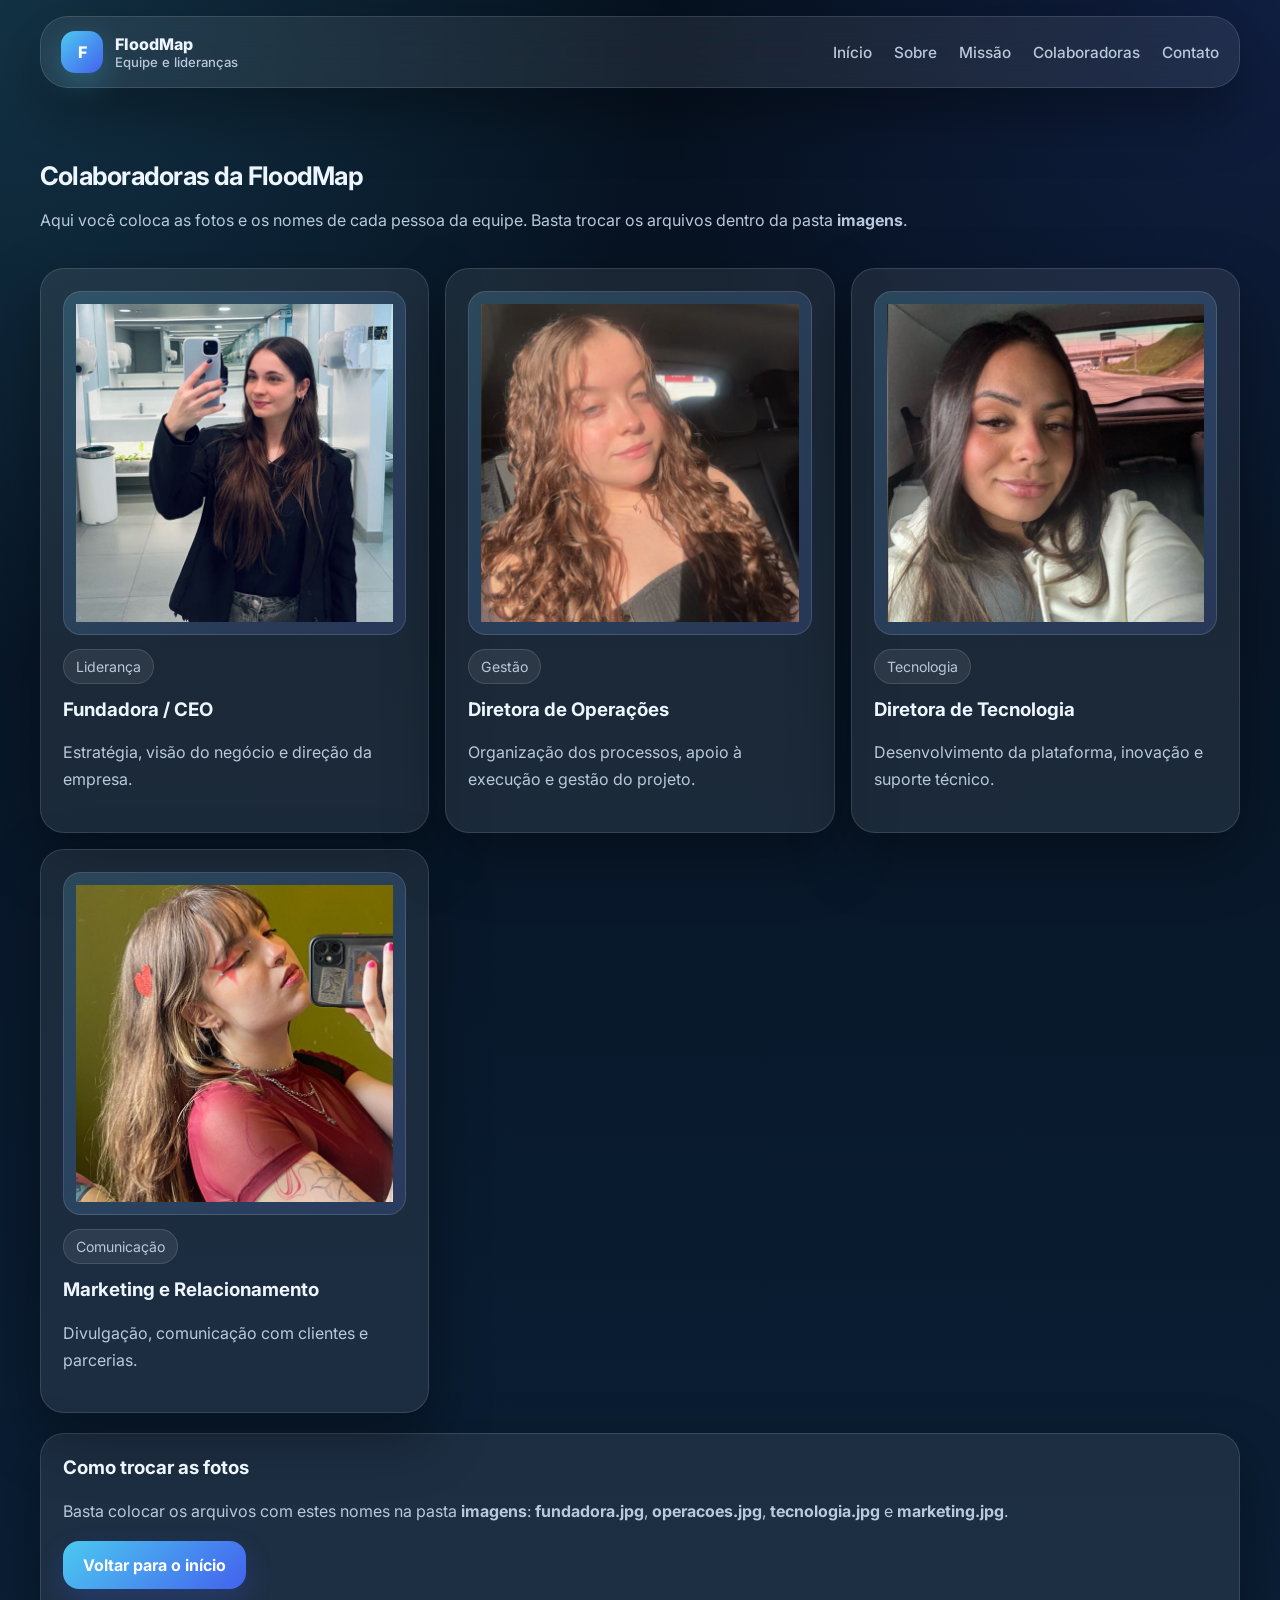
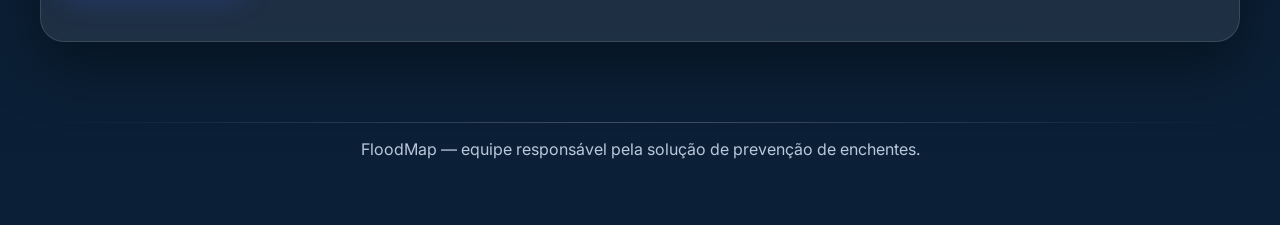
==== colaboradoras.html @ 214e5590 "Add files via upload" ====
<!DOCTYPE html>
<html lang="pt-BR">
<head>
  <meta charset="UTF-8" />
  <meta name="viewport" content="width=device-width, initial-scale=1.0" />
  <title>FloodMap | Colaboradoras</title>
  <link rel="preconnect" href="https://fonts.googleapis.com">
  <link rel="preconnect" href="https://fonts.gstatic.com" crossorigin>
  <link href="https://fonts.googleapis.com/css2?family=Inter:wght@400;500;600;700;800;900&display=swap" rel="stylesheet">
  <link rel="stylesheet" href="style.css" />
</head>
<body>
  <header class="nav glass">
    <div class="nav-inner">
      <div class="brand">
        <div class="brand-mark">F</div>
        <div>
          FloodMap
          <div class="brand-sub">Equipe e lideranças</div>
        </div>
      </div>

      <button class="nav-toggle" id="navToggle">☰</button>

      <nav class="nav-links" id="navLinks">
        <a href="inicio.html">Início</a>
        <a href="inicio.html#sobre">Sobre</a>
        <a href="inicio.html#missao">Missão</a>
        <a href="colaboradoras.html">Colaboradoras</a>
        <a href="inicio.html#contato">Contato</a>
      </nav>
    </div>
  </header>

  <main>
    <section class="hero reveal" id="topo">
      <div class="container">
        <div class="section-title">
          <div>
            <h2>Colaboradoras da FloodMap</h2>
            <p>Aqui você coloca as fotos e os nomes de cada pessoa da equipe. Basta trocar os arquivos dentro da pasta <strong>imagens</strong>.</p>
          </div>
        </div>

        <div class="cards team-page-grid">
          <div class="card team-page-card">
            <div class="team-photo large">
              <!-- FOTO DA FUNDADORA / CEO AQUI -->
              <img src="giulia.jpg" alt="Fundadora / CEO" onerror="this.style.display='none'; this.parentElement.innerHTML='<span>Coloque a foto em imagens/fundadora.jpg</span>'">
            </div>
            <div class="badge">Liderança</div>
            <h3>Fundadora / CEO</h3>
            <p>Estratégia, visão do negócio e direção da empresa.</p>
          </div>

          <div class="card team-page-card">
            <div class="team-photo large">
              <!-- FOTO DA DIRETORA DE OPERAÇÕES AQUI -->
              <img src="nicole.jpg" alt="Diretora de Operações" onerror="this.style.display='none'; this.parentElement.innerHTML='<span>Coloque a foto em imagens/operacoes.jpg</span>'">
            </div>
            <div class="badge">Gestão</div>
            <h3>Diretora de Operações</h3>
            <p>Organização dos processos, apoio à execução e gestão do projeto.</p>
          </div>

          <div class="card team-page-card">
            <div class="team-photo large">
              <!-- FOTO DA DIRETORA DE TECNOLOGIA AQUI -->
              <img src="isabella.jpg" alt="Diretora de Tecnologia" onerror="this.style.display='none'; this.parentElement.innerHTML='<span>Coloque a foto em imagens/tecnologia.jpg</span>'">
            </div>
            <div class="badge">Tecnologia</div>
            <h3>Diretora de Tecnologia</h3>
            <p>Desenvolvimento da plataforma, inovação e suporte técnico.</p>
          </div>

          <div class="card team-page-card">
            <div class="team-photo large">
              <!-- FOTO DA RESPONSÁVEL DE MARKETING AQUI -->
              <img src="leticia.jpg" alt="Marketing e Relacionamento" onerror="this.style.display='none'; this.parentElement.innerHTML='<span>Coloque a foto em imagens/marketing.jpg</span>'">
            </div>
            <div class="badge">Comunicação</div>
            <h3>Marketing e Relacionamento</h3>
            <p>Divulgação, comunicação com clientes e parcerias.</p>
          </div>
        </div>

        <div class="card" style="margin-top: 20px;">
          <h3>Como trocar as fotos</h3>
          <p>
            Basta colocar os arquivos com estes nomes na pasta <strong>imagens</strong>:
            <strong>fundadora.jpg</strong>, <strong>operacoes.jpg</strong>, <strong>tecnologia.jpg</strong> e <strong>marketing.jpg</strong>.
          </p>
          <div class="hero-actions">
            <a class="btn btn-primary" href="inicio.html">Voltar para o início</a>
          </div>
        </div>
      </div>
    </section>
  </main>

  <footer class="footer">
    <div class="container">
      <div class="section-divider"></div>
      <p>FloodMap — equipe responsável pela solução de prevenção de enchentes.</p>
    </div>
  </footer>

  <script src="script.js"></script>
</body>
</html>
---- style.css ----
:root {
  --bg: #06111f;
  --bg2: #0b2037;
  --card: rgba(255, 255, 255, 0.08);
  --text: #edf5ff;
  --muted: #b9c8da;
  --primary: #4cc9f0;
  --secondary: #4361ee;
  --accent: #00d4a6;
  --shadow: 0 24px 60px rgba(0, 0, 0, 0.35);
  --radius: 24px;
  --border: 1px solid rgba(255, 255, 255, 0.12);
  --max: 1200px;
}

* { box-sizing: border-box; }
html { scroll-behavior: smooth; }
body {
  margin: 0;
  font-family: "Inter", system-ui, -apple-system, BlinkMacSystemFont, sans-serif;
  color: var(--text);
  background:
    radial-gradient(circle at top left, rgba(76, 201, 240, 0.18), transparent 30%),
    radial-gradient(circle at top right, rgba(67, 97, 238, 0.16), transparent 28%),
    linear-gradient(180deg, var(--bg), var(--bg2));
  min-height: 100vh;
}

a { color: inherit; text-decoration: none; }
img { max-width: 100%; display: block; }
button, input, textarea { font: inherit; }

.container {
  width: min(100% - 32px, var(--max));
  margin: 0 auto;
}

.glass {
  background: var(--card);
  backdrop-filter: blur(18px);
  -webkit-backdrop-filter: blur(18px);
  border: var(--border);
  box-shadow: var(--shadow);
}

.nav {
  position: sticky;
  top: 16px;
  z-index: 50;
  margin: 16px auto 0;
  width: min(100% - 32px, var(--max));
  border-radius: 28px;
}

.nav-inner {
  display: flex;
  align-items: center;
  justify-content: space-between;
  gap: 16px;
  padding: 14px 20px;
}

.brand {
  display: flex;
  align-items: center;
  gap: 12px;
  font-weight: 800;
}

.brand-mark {
  width: 42px;
  height: 42px;
  border-radius: 14px;
  display: grid;
  place-items: center;
  background: linear-gradient(135deg, var(--primary), var(--secondary));
  color: white;
  font-weight: 800;
  box-shadow: 0 10px 30px rgba(76, 201, 240, 0.28);
}

.brand-sub {
  font-size: .82rem;
  color: var(--muted);
  font-weight: 500;
}

.nav-links {
  display: flex;
  gap: 22px;
  flex-wrap: wrap;
  justify-content: center;
  color: var(--muted);
  font-weight: 500;
  font-size: 0.96rem;
  align-items: center;
}

.nav-links a:hover,
.nav-links a.active { color: white; }

.nav-toggle {
  display: none;
  background: transparent;
  border: var(--border);
  color: white;
  border-radius: 14px;
  padding: 10px 12px;
  cursor: pointer;
}

.hero {
  padding: 72px 0 28px;
}

.hero-grid {
  display: grid;
  grid-template-columns: 1.15fr 0.85fr;
  gap: 28px;
  align-items: center;
}

.kicker {
  display: inline-flex;
  align-items: center;
  gap: 10px;
  padding: 10px 16px;
  border-radius: 999px;
  background: rgba(255,255,255,0.08);
  border: var(--border);
  color: var(--muted);
  font-weight: 600;
  margin-bottom: 18px;
}

.kicker-dot {
  width: 10px;
  height: 10px;
  border-radius: 50%;
  background: var(--accent);
  box-shadow: 0 0 0 6px rgba(0, 212, 166, 0.12);
}

h1 {
  margin: 0 0 18px;
  font-size: clamp(2.4rem, 4.8vw, 4.8rem);
  line-height: 0.95;
  letter-spacing: -0.04em;
}

.lead {
  font-size: 1.08rem;
  line-height: 1.75;
  color: var(--muted);
  max-width: 62ch;
  margin-bottom: 28px;
}

.hero-actions {
  display: flex;
  gap: 14px;
  flex-wrap: wrap;
  margin-bottom: 30px;
}

.btn {
  display: inline-flex;
  align-items: center;
  justify-content: center;
  gap: 10px;
  padding: 14px 20px;
  border-radius: 16px;
  border: 0;
  cursor: pointer;
  transition: transform 0.2s ease, opacity 0.2s ease, background 0.2s ease, box-shadow 0.2s ease;
  font-weight: 700;
}

.btn:hover { transform: translateY(-2px); }
.btn-primary { background: linear-gradient(135deg, var(--primary), var(--secondary)); color: white; box-shadow: 0 12px 28px rgba(67, 97, 238, 0.24); }
.btn-secondary { background: rgba(255,255,255,0.08); color: white; border: var(--border); }
.btn-outline { background: transparent; color: white; border: var(--border); }

.stats {
  display: grid;
  grid-template-columns: repeat(3, minmax(0, 1fr));
  gap: 14px;
  margin-top: 24px;
}

.stat {
  padding: 18px;
  border-radius: 20px;
  background: rgba(255,255,255,0.07);
  border: var(--border);
}

.stat strong {
  display: block;
  font-size: 1.4rem;
  margin-bottom: 6px;
}

.stat span,
.card p,
.card li,
.contact-box span,
.lead,
.section-title p {
  color: var(--muted);
  line-height: 1.7;
}

.hero-card {
  padding: 24px;
  border-radius: 30px;
  background:
    linear-gradient(180deg, rgba(255,255,255,0.14), rgba(255,255,255,0.08)),
    radial-gradient(circle at top right, rgba(76, 201, 240, 0.22), transparent 35%);
  border: var(--border);
  box-shadow: var(--shadow);
  position: relative;
  overflow: hidden;
  min-height: 520px;
}

.hero-card::after {
  content: "";
  position: absolute;
  inset: auto -60px -60px auto;
  width: 220px;
  height: 220px;
  border-radius: 50%;
  background: radial-gradient(circle, rgba(0, 212, 166, 0.5), transparent 70%);
  filter: blur(12px);
  pointer-events: none;
}

.dashboard { display: grid; gap: 16px; }

.dash-top {
  display: flex;
  justify-content: space-between;
  align-items: center;
  gap: 14px;
}

.small-label {
  font-size: .9rem;
  color: var(--muted);
}

.pill {
  padding: 8px 12px;
  border-radius: 999px;
  background: rgba(255,255,255,0.08);
  color: var(--muted);
  font-size: 0.88rem;
  border: var(--border);
}

.map-box,
.panel {
  border-radius: 22px;
  background: rgba(7,17,31,0.5);
  border: var(--border);
  padding: 18px;
}

.map-box {
  min-height: 200px;
  display: grid;
  place-items: center;
  position: relative;
  overflow: hidden;
  background:
    linear-gradient(135deg, rgba(76,201,240,0.16), rgba(67,97,238,0.1)),
    rgba(7,17,31,0.6);
}

.map-grid {
  position: absolute;
  inset: 0;
  background-image:
    linear-gradient(rgba(255,255,255,0.05) 1px, transparent 1px),
    linear-gradient(90deg, rgba(255,255,255,0.05) 1px, transparent 1px);
  background-size: 28px 28px;
  mask-image: radial-gradient(circle at center, black 25%, transparent 80%);
}

.alert-badge {
  position: relative;
  z-index: 1;
  padding: 14px 18px;
  border-radius: 18px;
  background: rgba(0, 0, 0, 0.28);
  border: 1px solid rgba(255,255,255,0.14);
  text-align: center;
}

.alert-badge h3 { margin: 0 0 6px; }
.alert-badge p { margin: 0; color: var(--muted); }

.panel-grid {
  display: grid;
  grid-template-columns: repeat(2, minmax(0, 1fr));
  gap: 12px;
}

.metric {
  padding: 14px;
  border-radius: 18px;
  background: rgba(255,255,255,0.06);
  border: var(--border);
}

.metric span { display: block; color: var(--muted); font-size: 0.85rem; }
.metric strong { display: block; font-size: 1.1rem; margin-top: 6px; }

section { padding: 28px 0; }

.section-title {
  display: flex;
  align-items: end;
  justify-content: space-between;
  gap: 18px;
  margin-bottom: 18px;
  flex-wrap: wrap;
}

.section-title h2 {
  margin: 0;
  font-size: clamp(1.6rem, 2vw, 2.4rem);
  letter-spacing: -0.03em;
}

.cards {
  display: grid;
  grid-template-columns: repeat(3, minmax(0, 1fr));
  gap: 16px;
}

.card {
  padding: 22px;
  border-radius: 24px;
  border: var(--border);
  background: var(--card);
  box-shadow: var(--shadow);
}

.card h3 { margin-top: 0; }

.badge {
  display: inline-flex;
  align-items: center;
  gap: 8px;
  margin-bottom: 14px;
  padding: 8px 12px;
  border-radius: 999px;
  background: rgba(255,255,255,0.08);
  color: var(--muted);
  border: var(--border);
  font-size: 0.88rem;
}

.split {
  display: grid;
  grid-template-columns: 1fr 1fr;
  gap: 18px;
}

.list {
  margin: 0;
  padding-left: 18px;
}

.tabs {
  display: flex;
  gap: 10px;
  flex-wrap: wrap;
  margin-bottom: 16px;
}

.tab-btn {
  border: var(--border);
  background: rgba(255,255,255,0.06);
  color: var(--muted);
  border-radius: 999px;
  padding: 10px 16px;
  cursor: pointer;
  font-weight: 600;
}

.tab-btn.active {
  color: white;
  background: linear-gradient(135deg, var(--primary), var(--secondary));
  border-color: transparent;
}

.tab-panel { display: none; }
.tab-panel.active { display: block; animation: fadeIn 0.35s ease; }

.team-grid {
  display: grid;
  grid-template-columns: repeat(4, minmax(0, 1fr));
  gap: 16px;
}

.team-card {
  overflow: hidden;
  padding: 16px;
  border-radius: 22px;
  border: var(--border);
  background: rgba(255,255,255,0.06);
}

.team-photo {
  width: 100%;
  aspect-ratio: 1 / 1;
  border-radius: 18px;
  background:
    linear-gradient(135deg, rgba(76,201,240,0.15), rgba(67,97,238,0.14)),
    rgba(255,255,255,0.04);
  display: grid;
  place-items: center;
  overflow: hidden;
  position: relative;
  margin-bottom: 14px;
  border: var(--border);
  color: var(--muted);
  text-align: center;
  padding: 12px;
  min-height: 220px;
}

.team-photo.large {
  aspect-ratio: 1 / 1;
  min-height: 260px;
}

.team-photo img {
  width: 100%;
  height: 100%;
  object-fit: cover;
}

.upload {
  margin-top: 16px;
  display: flex;
  gap: 12px;
  align-items: center;
  flex-wrap: wrap;
}

.upload input[type="file"] {
  padding: 14px;
  border-radius: 14px;
  border: var(--border);
  background: rgba(255,255,255,0.06);
  color: var(--muted);
  width: 100%;
  max-width: 420px;
}

.gallery-actions {
  display: flex;
  gap: 10px;
  flex-wrap: wrap;
  margin-top: 12px;
}

.contact-grid {
  display: grid;
  grid-template-columns: 1fr 1fr;
  gap: 18px;
}

form { display: grid; gap: 14px; }
.field { display: grid; gap: 8px; }

label {
  font-weight: 600;
  color: white;
}

input, textarea {
  width: 100%;
  padding: 14px 16px;
  border-radius: 16px;
  border: var(--border);
  background: rgba(255,255,255,0.06);
  color: white;
  outline: none;
}

input::placeholder, textarea::placeholder { color: #9fb0c7; }
textarea { min-height: 140px; resize: vertical; }

.contact-box {
  padding: 22px;
  border-radius: 24px;
  background: rgba(255,255,255,0.06);
  border: var(--border);
}

.contact-item {
  padding: 14px 0;
  border-bottom: 1px solid rgba(255,255,255,0.08);
}

.contact-item:last-child { border-bottom: 0; }
.contact-item span { display: block; margin-top: 4px; }

.footer {
  padding: 34px 0 50px;
  color: var(--muted);
  text-align: center;
}

.floating {
  position: fixed;
  right: 18px;
  bottom: 18px;
  z-index: 60;
  width: 56px;
  height: 56px;
  border-radius: 50%;
  display: grid;
  place-items: center;
  background: linear-gradient(135deg, var(--accent), var(--primary));
  color: white;
  box-shadow: 0 12px 30px rgba(0, 212, 166, 0.35);
  font-size: 1.35rem;
}

.floating.whatsapp {
  bottom: 84px;
  background: linear-gradient(135deg, #25d366, #0faa4b);
}

.reveal {
  opacity: 0;
  transform: translateY(20px);
  transition: opacity .6s ease, transform .6s ease;
}

.reveal.show {
  opacity: 1;
  transform: translateY(0);
}

.section-divider {
  height: 1px;
  background: linear-gradient(90deg, transparent, rgba(255,255,255,0.22), transparent);
  margin: 18px 0 0;
}

@keyframes fadeIn {
  from { opacity: 0; transform: translateY(8px); }
  to { opacity: 1; transform: translateY(0); }
}

@media (max-width: 1100px) {
  .team-grid {
    grid-template-columns: repeat(2, minmax(0, 1fr));
  }
}

@media (max-width: 960px) {
  .hero-grid, .cards, .split, .contact-grid, .team-grid {
    grid-template-columns: 1fr;
  }

  .stats { grid-template-columns: 1fr; }
  .nav-inner { flex-wrap: wrap; }
  .nav-toggle { display: inline-flex; }

  .nav-links {
    width: 100%;
    display: none;
    padding-top: 10px;
    justify-content: flex-start;
  }

  .nav-links.open { display: flex; }

  .hero { padding-top: 42px; }
  .hero-card { min-height: auto; }
}
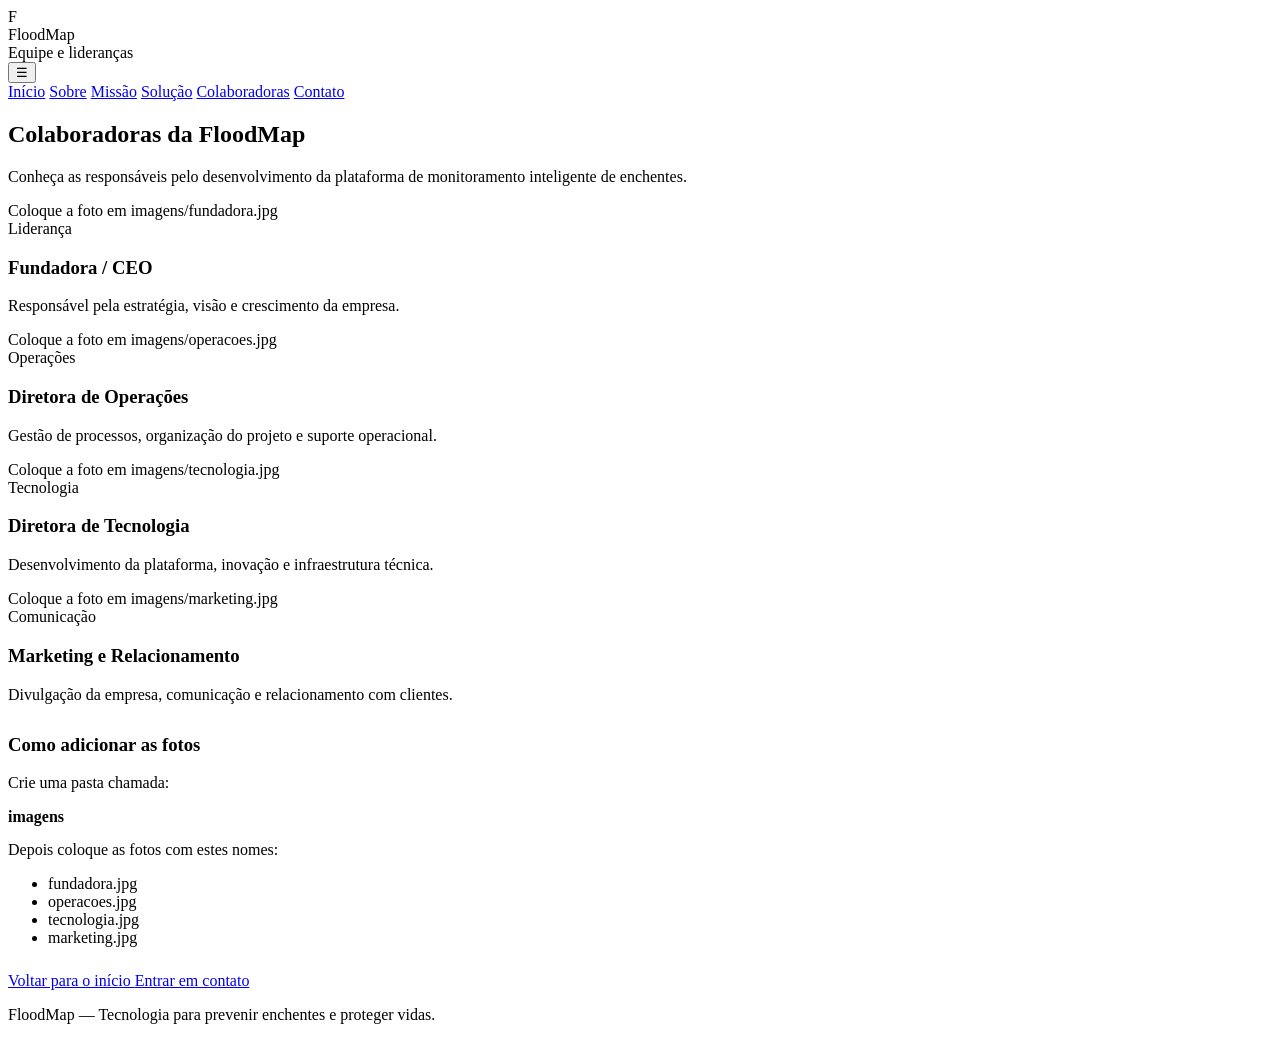
==== commit 665c1a0c: "Update colaboradoras.html" ====
--- a/colaboradoras.html
+++ b/colaboradoras.html
@@ -2,109 +2,231 @@
 <html lang="pt-BR">
 <head>
   <meta charset="UTF-8" />
-  <meta name="viewport" content="width=device-width, initial-scale=1.0" />
+  <meta name="viewport" content="width=device-width, initial-scale=1.0"/>
   <title>FloodMap | Colaboradoras</title>
+
   <link rel="preconnect" href="https://fonts.googleapis.com">
   <link rel="preconnect" href="https://fonts.gstatic.com" crossorigin>
+
   <link href="https://fonts.googleapis.com/css2?family=Inter:wght@400;500;600;700;800;900&display=swap" rel="stylesheet">
-  <link rel="stylesheet" href="style.css" />
+
+  <link rel="stylesheet" href="estilo.css">
 </head>
+
 <body>
+
+  <!-- MENU -->
   <header class="nav glass">
     <div class="nav-inner">
+
       <div class="brand">
         <div class="brand-mark">F</div>
+
         <div>
           FloodMap
-          <div class="brand-sub">Equipe e lideranças</div>
+          <div class="brand-sub">
+            Equipe e lideranças
+          </div>
         </div>
       </div>
 
       <button class="nav-toggle" id="navToggle">☰</button>
 
+      <!-- IMPORTANTE -->
+      <!-- TODOS OS LINKS VOLTAM PARA index.html -->
+
       <nav class="nav-links" id="navLinks">
-        <a href="inicio.html">Início</a>
-        <a href="inicio.html#sobre">Sobre</a>
-        <a href="inicio.html#missao">Missão</a>
+
+        <a href="index.html">Início</a>
+
+        <a href="index.html#sobre">Sobre</a>
+
+        <a href="index.html#missao">Missão</a>
+
+        <a href="index.html#servicos">Solução</a>
+
         <a href="colaboradoras.html">Colaboradoras</a>
-        <a href="inicio.html#contato">Contato</a>
+
+        <a href="index.html#contato">Contato</a>
+
       </nav>
+
     </div>
   </header>
 
-  <main>
-    <section class="hero reveal" id="topo">
-      <div class="container">
-        <div class="section-title">
-          <div>
-            <h2>Colaboradoras da FloodMap</h2>
-            <p>Aqui você coloca as fotos e os nomes de cada pessoa da equipe. Basta trocar os arquivos dentro da pasta <strong>imagens</strong>.</p>
-          </div>
-        </div>
-
-        <div class="cards team-page-grid">
-          <div class="card team-page-card">
-            <div class="team-photo large">
-              <!-- FOTO DA FUNDADORA / CEO AQUI -->
-              <img src="giulia.jpg" alt="Fundadora / CEO" onerror="this.style.display='none'; this.parentElement.innerHTML='<span>Coloque a foto em imagens/fundadora.jpg</span>'">
-            </div>
-            <div class="badge">Liderança</div>
-            <h3>Fundadora / CEO</h3>
-            <p>Estratégia, visão do negócio e direção da empresa.</p>
-          </div>
-
-          <div class="card team-page-card">
-            <div class="team-photo large">
-              <!-- FOTO DA DIRETORA DE OPERAÇÕES AQUI -->
-              <img src="nicole.jpg" alt="Diretora de Operações" onerror="this.style.display='none'; this.parentElement.innerHTML='<span>Coloque a foto em imagens/operacoes.jpg</span>'">
-            </div>
-            <div class="badge">Gestão</div>
-            <h3>Diretora de Operações</h3>
-            <p>Organização dos processos, apoio à execução e gestão do projeto.</p>
-          </div>
-
-          <div class="card team-page-card">
-            <div class="team-photo large">
-              <!-- FOTO DA DIRETORA DE TECNOLOGIA AQUI -->
-              <img src="isabella.jpg" alt="Diretora de Tecnologia" onerror="this.style.display='none'; this.parentElement.innerHTML='<span>Coloque a foto em imagens/tecnologia.jpg</span>'">
-            </div>
-            <div class="badge">Tecnologia</div>
-            <h3>Diretora de Tecnologia</h3>
-            <p>Desenvolvimento da plataforma, inovação e suporte técnico.</p>
-          </div>
-
-          <div class="card team-page-card">
-            <div class="team-photo large">
-              <!-- FOTO DA RESPONSÁVEL DE MARKETING AQUI -->
-              <img src="leticia.jpg" alt="Marketing e Relacionamento" onerror="this.style.display='none'; this.parentElement.innerHTML='<span>Coloque a foto em imagens/marketing.jpg</span>'">
-            </div>
-            <div class="badge">Comunicação</div>
-            <h3>Marketing e Relacionamento</h3>
-            <p>Divulgação, comunicação com clientes e parcerias.</p>
-          </div>
-        </div>
-
-        <div class="card" style="margin-top: 20px;">
-          <h3>Como trocar as fotos</h3>
-          <p>
-            Basta colocar os arquivos com estes nomes na pasta <strong>imagens</strong>:
-            <strong>fundadora.jpg</strong>, <strong>operacoes.jpg</strong>, <strong>tecnologia.jpg</strong> e <strong>marketing.jpg</strong>.
-          </p>
-          <div class="hero-actions">
-            <a class="btn btn-primary" href="inicio.html">Voltar para o início</a>
-          </div>
-        </div>
-      </div>
-    </section>
-  </main>
-
+  <!-- HERO -->
+  <section class="hero reveal">
+
+    <div class="container">
+
+      <div class="section-title">
+
+        <div>
+
+          <h2>Colaboradoras da FloodMap</h2>
+
+          <p>
+            Conheça as responsáveis pelo desenvolvimento da plataforma de monitoramento inteligente de enchentes.
+          </p>
+
+        </div>
+
+      </div>
+
+      <!-- CARDS -->
+      <div class="team-grid">
+
+        <!-- FUNDADORA -->
+        <div class="team-card">
+
+          <div class="team-photo large">
+
+            <!-- FOTO DA FUNDADORA -->
+            <img src="imagens/fundadora.jpg"
+                 alt="Fundadora"
+                 onerror="this.style.display='none'; this.parentElement.innerHTML='<span>Coloque a foto em imagens/fundadora.jpg</span>'">
+
+          </div>
+
+          <div class="badge">Liderança</div>
+
+          <h3>Fundadora / CEO</h3>
+
+          <p>
+            Responsável pela estratégia, visão e crescimento da empresa.
+          </p>
+
+        </div>
+
+        <!-- OPERAÇÕES -->
+        <div class="team-card">
+
+          <div class="team-photo large">
+
+            <!-- FOTO OPERAÇÕES -->
+            <img src="imagens/operacoes.jpg"
+                 alt="Operações"
+                 onerror="this.style.display='none'; this.parentElement.innerHTML='<span>Coloque a foto em imagens/operacoes.jpg</span>'">
+
+          </div>
+
+          <div class="badge">Operações</div>
+
+          <h3>Diretora de Operações</h3>
+
+          <p>
+            Gestão de processos, organização do projeto e suporte operacional.
+          </p>
+
+        </div>
+
+        <!-- TECNOLOGIA -->
+        <div class="team-card">
+
+          <div class="team-photo large">
+
+            <!-- FOTO TECNOLOGIA -->
+            <img src="imagens/tecnologia.jpg"
+                 alt="Tecnologia"
+                 onerror="this.style.display='none'; this.parentElement.innerHTML='<span>Coloque a foto em imagens/tecnologia.jpg</span>'">
+
+          </div>
+
+          <div class="badge">Tecnologia</div>
+
+          <h3>Diretora de Tecnologia</h3>
+
+          <p>
+            Desenvolvimento da plataforma, inovação e infraestrutura técnica.
+          </p>
+
+        </div>
+
+        <!-- MARKETING -->
+        <div class="team-card">
+
+          <div class="team-photo large">
+
+            <!-- FOTO MARKETING -->
+            <img src="imagens/marketing.jpg"
+                 alt="Marketing"
+                 onerror="this.style.display='none'; this.parentElement.innerHTML='<span>Coloque a foto em imagens/marketing.jpg</span>'">
+
+          </div>
+
+          <div class="badge">Comunicação</div>
+
+          <h3>Marketing e Relacionamento</h3>
+
+          <p>
+            Divulgação da empresa, comunicação e relacionamento com clientes.
+          </p>
+
+        </div>
+
+      </div>
+
+      <!-- COMO TROCAR AS FOTOS -->
+      <div class="card" style="margin-top: 30px;">
+
+        <h3>Como adicionar as fotos</h3>
+
+        <p>
+          Crie uma pasta chamada:
+        </p>
+
+        <strong>imagens</strong>
+
+        <p style="margin-top: 15px;">
+          Depois coloque as fotos com estes nomes:
+        </p>
+
+        <ul class="list">
+
+          <li>fundadora.jpg</li>
+
+          <li>operacoes.jpg</li>
+
+          <li>tecnologia.jpg</li>
+
+          <li>marketing.jpg</li>
+
+        </ul>
+
+        <div class="hero-actions" style="margin-top: 25px;">
+
+          <a class="btn btn-primary" href="index.html">
+            Voltar para o início
+          </a>
+
+          <a class="btn btn-secondary" href="index.html#contato">
+            Entrar em contato
+          </a>
+
+        </div>
+
+      </div>
+
+    </div>
+
+  </section>
+
+  <!-- FOOTER -->
   <footer class="footer">
+
     <div class="container">
+
       <div class="section-divider"></div>
-      <p>FloodMap — equipe responsável pela solução de prevenção de enchentes.</p>
+
+      <p>
+        FloodMap — Tecnologia para prevenir enchentes e proteger vidas.
+      </p>
+
     </div>
+
   </footer>
 
   <script src="script.js"></script>
+
 </body>
-</html>+</html>
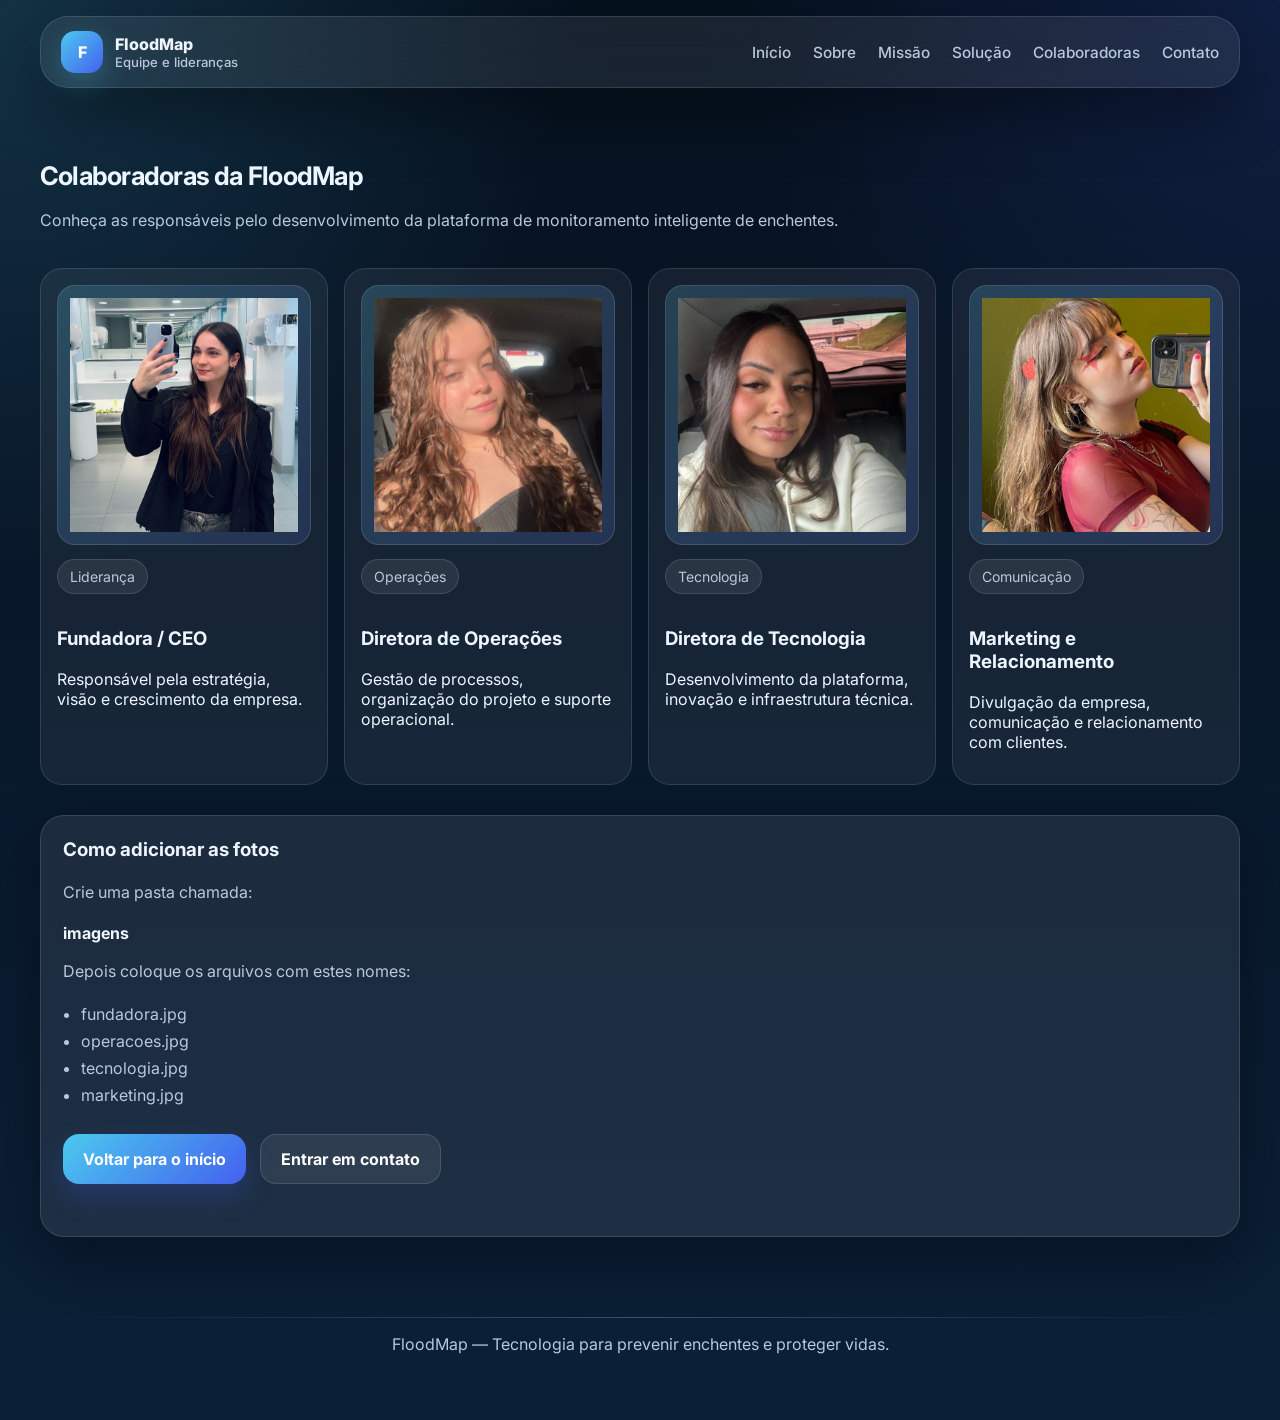
==== commit 1f57afe1: "Update colaboradoras.html" ====
--- a/colaboradoras.html
+++ b/colaboradoras.html
@@ -1,215 +1,273 @@
 <!DOCTYPE html>
 <html lang="pt-BR">
 <head>
-  <meta charset="UTF-8" />
-  <meta name="viewport" content="width=device-width, initial-scale=1.0"/>
+  <meta charset="UTF-8">
+  <meta name="viewport" content="width=device-width, initial-scale=1.0">
+
   <title>FloodMap | Colaboradoras</title>
 
+  <!-- GOOGLE FONTS -->
   <link rel="preconnect" href="https://fonts.googleapis.com">
   <link rel="preconnect" href="https://fonts.gstatic.com" crossorigin>
 
   <link href="https://fonts.googleapis.com/css2?family=Inter:wght@400;500;600;700;800;900&display=swap" rel="stylesheet">
 
-  <link rel="stylesheet" href="estilo.css">
+  <!-- CSS -->
+  <link rel="stylesheet" href="style.css">
 </head>
 
 <body>
 
   <!-- MENU -->
   <header class="nav glass">
+
     <div class="nav-inner">
 
       <div class="brand">
+
         <div class="brand-mark">F</div>
 
         <div>
           FloodMap
+
           <div class="brand-sub">
             Equipe e lideranças
           </div>
-        </div>
+
+        </div>
+
       </div>
 
-      <button class="nav-toggle" id="navToggle">☰</button>
-
-      <!-- IMPORTANTE -->
-      <!-- TODOS OS LINKS VOLTAM PARA index.html -->
-
+      <button class="nav-toggle" id="navToggle">
+        ☰
+      </button>
+
+      <!-- MENU LINKS -->
       <nav class="nav-links" id="navLinks">
 
-        <a href="index.html">Início</a>
-
-        <a href="index.html#sobre">Sobre</a>
-
-        <a href="index.html#missao">Missão</a>
-
-        <a href="index.html#servicos">Solução</a>
-
-        <a href="colaboradoras.html">Colaboradoras</a>
-
-        <a href="index.html#contato">Contato</a>
+        <a href="./index.html">Início</a>
+
+        <a href="./index.html#sobre">Sobre</a>
+
+        <a href="./index.html#missao">Missão</a>
+
+        <a href="./index.html#servicos">Solução</a>
+
+        <a href="./colaboradoras.html">Colaboradoras</a>
+
+        <a href="./index.html#contato">Contato</a>
 
       </nav>
 
     </div>
+
   </header>
 
-  <!-- HERO -->
-  <section class="hero reveal">
-
-    <div class="container">
-
-      <div class="section-title">
-
-        <div>
-
-          <h2>Colaboradoras da FloodMap</h2>
+  <!-- CONTEÚDO -->
+  <main>
+
+    <section class="hero reveal">
+
+      <div class="container">
+
+        <!-- TÍTULO -->
+        <div class="section-title">
+
+          <div>
+
+            <h2>Colaboradoras da FloodMap</h2>
+
+            <p>
+              Conheça as responsáveis pelo desenvolvimento da plataforma
+              de monitoramento inteligente de enchentes.
+            </p>
+
+          </div>
+
+        </div>
+
+        <!-- GRID -->
+        <div class="team-grid">
+
+          <!-- FUNDADORA -->
+          <div class="team-card">
+
+            <div class="team-photo large">
+
+              <!-- FOTO DA FUNDADORA -->
+              <img
+                src="giulia.jpg"
+                alt="Fundadora"
+
+                onerror="
+                this.style.display='none';
+                this.parentElement.innerHTML=
+                '<span>Coloque a foto em imagens/fundadora.jpg</span>'
+                "
+              >
+
+            </div>
+
+            <div class="badge">
+              Liderança
+            </div>
+
+            <h3>Fundadora / CEO</h3>
+
+            <p>
+              Responsável pela estratégia,
+              visão e crescimento da empresa.
+            </p>
+
+          </div>
+
+          <!-- OPERAÇÕES -->
+          <div class="team-card">
+
+            <div class="team-photo large">
+
+              <!-- FOTO OPERAÇÕES -->
+              <img
+                src="nicole.jpg"
+                alt="Operações"
+
+                onerror="
+                this.style.display='none';
+                this.parentElement.innerHTML=
+                '<span>Coloque a foto em imagens/operacoes.jpg</span>'
+                "
+              >
+
+            </div>
+
+            <div class="badge">
+              Operações
+            </div>
+
+            <h3>Diretora de Operações</h3>
+
+            <p>
+              Gestão de processos,
+              organização do projeto
+              e suporte operacional.
+            </p>
+
+          </div>
+
+          <!-- TECNOLOGIA -->
+          <div class="team-card">
+
+            <div class="team-photo large">
+
+              <!-- FOTO TECNOLOGIA -->
+              <img
+                src="isabella.jpg"
+                alt="Tecnologia"
+
+                onerror="
+                this.style.display='none';
+                this.parentElement.innerHTML=
+                '<span>Coloque a foto em imagens/tecnologia.jpg</span>'
+                "
+              >
+
+            </div>
+
+            <div class="badge">
+              Tecnologia
+            </div>
+
+            <h3>Diretora de Tecnologia</h3>
+
+            <p>
+              Desenvolvimento da plataforma,
+              inovação e infraestrutura técnica.
+            </p>
+
+          </div>
+
+          <!-- MARKETING -->
+          <div class="team-card">
+
+            <div class="team-photo large">
+
+              <!-- FOTO MARKETING -->
+              <img
+                src="leticia.jpg"
+                alt="Marketing"
+
+                onerror="
+                this.style.display='none';
+                this.parentElement.innerHTML=
+                '<span>Coloque a foto em imagens/marketing.jpg</span>'
+                "
+              >
+
+            </div>
+
+            <div class="badge">
+              Comunicação
+            </div>
+
+            <h3>Marketing e Relacionamento</h3>
+
+            <p>
+              Divulgação da empresa,
+              comunicação e relacionamento
+              com clientes.
+            </p>
+
+          </div>
+
+        </div>
+
+        <!-- CARD -->
+        <div class="card" style="margin-top: 30px;">
+
+          <h3>Como adicionar as fotos</h3>
 
           <p>
-            Conheça as responsáveis pelo desenvolvimento da plataforma de monitoramento inteligente de enchentes.
+            Crie uma pasta chamada:
           </p>
 
+          <strong>imagens</strong>
+
+          <p style="margin-top: 15px;">
+            Depois coloque os arquivos com estes nomes:
+          </p>
+
+          <ul class="list">
+
+            <li>fundadora.jpg</li>
+
+            <li>operacoes.jpg</li>
+
+            <li>tecnologia.jpg</li>
+
+            <li>marketing.jpg</li>
+
+          </ul>
+
+          <!-- BOTÕES -->
+          <div class="hero-actions" style="margin-top: 25px;">
+
+            <a class="btn btn-primary" href="./index.html">
+              Voltar para o início
+            </a>
+
+            <a class="btn btn-secondary" href="./index.html#contato">
+              Entrar em contato
+            </a>
+
+          </div>
+
         </div>
 
       </div>
 
-      <!-- CARDS -->
-      <div class="team-grid">
-
-        <!-- FUNDADORA -->
-        <div class="team-card">
-
-          <div class="team-photo large">
-
-            <!-- FOTO DA FUNDADORA -->
-            <img src="imagens/fundadora.jpg"
-                 alt="Fundadora"
-                 onerror="this.style.display='none'; this.parentElement.innerHTML='<span>Coloque a foto em imagens/fundadora.jpg</span>'">
-
-          </div>
-
-          <div class="badge">Liderança</div>
-
-          <h3>Fundadora / CEO</h3>
-
-          <p>
-            Responsável pela estratégia, visão e crescimento da empresa.
-          </p>
-
-        </div>
-
-        <!-- OPERAÇÕES -->
-        <div class="team-card">
-
-          <div class="team-photo large">
-
-            <!-- FOTO OPERAÇÕES -->
-            <img src="imagens/operacoes.jpg"
-                 alt="Operações"
-                 onerror="this.style.display='none'; this.parentElement.innerHTML='<span>Coloque a foto em imagens/operacoes.jpg</span>'">
-
-          </div>
-
-          <div class="badge">Operações</div>
-
-          <h3>Diretora de Operações</h3>
-
-          <p>
-            Gestão de processos, organização do projeto e suporte operacional.
-          </p>
-
-        </div>
-
-        <!-- TECNOLOGIA -->
-        <div class="team-card">
-
-          <div class="team-photo large">
-
-            <!-- FOTO TECNOLOGIA -->
-            <img src="imagens/tecnologia.jpg"
-                 alt="Tecnologia"
-                 onerror="this.style.display='none'; this.parentElement.innerHTML='<span>Coloque a foto em imagens/tecnologia.jpg</span>'">
-
-          </div>
-
-          <div class="badge">Tecnologia</div>
-
-          <h3>Diretora de Tecnologia</h3>
-
-          <p>
-            Desenvolvimento da plataforma, inovação e infraestrutura técnica.
-          </p>
-
-        </div>
-
-        <!-- MARKETING -->
-        <div class="team-card">
-
-          <div class="team-photo large">
-
-            <!-- FOTO MARKETING -->
-            <img src="imagens/marketing.jpg"
-                 alt="Marketing"
-                 onerror="this.style.display='none'; this.parentElement.innerHTML='<span>Coloque a foto em imagens/marketing.jpg</span>'">
-
-          </div>
-
-          <div class="badge">Comunicação</div>
-
-          <h3>Marketing e Relacionamento</h3>
-
-          <p>
-            Divulgação da empresa, comunicação e relacionamento com clientes.
-          </p>
-
-        </div>
-
-      </div>
-
-      <!-- COMO TROCAR AS FOTOS -->
-      <div class="card" style="margin-top: 30px;">
-
-        <h3>Como adicionar as fotos</h3>
-
-        <p>
-          Crie uma pasta chamada:
-        </p>
-
-        <strong>imagens</strong>
-
-        <p style="margin-top: 15px;">
-          Depois coloque as fotos com estes nomes:
-        </p>
-
-        <ul class="list">
-
-          <li>fundadora.jpg</li>
-
-          <li>operacoes.jpg</li>
-
-          <li>tecnologia.jpg</li>
-
-          <li>marketing.jpg</li>
-
-        </ul>
-
-        <div class="hero-actions" style="margin-top: 25px;">
-
-          <a class="btn btn-primary" href="index.html">
-            Voltar para o início
-          </a>
-
-          <a class="btn btn-secondary" href="index.html#contato">
-            Entrar em contato
-          </a>
-
-        </div>
-
-      </div>
-
-    </div>
-
-  </section>
+    </section>
+
+  </main>
 
   <!-- FOOTER -->
   <footer class="footer">
@@ -219,13 +277,15 @@
       <div class="section-divider"></div>
 
       <p>
-        FloodMap — Tecnologia para prevenir enchentes e proteger vidas.
+        FloodMap — Tecnologia para prevenir enchentes
+        e proteger vidas.
       </p>
 
     </div>
 
   </footer>
 
+  <!-- JS -->
   <script src="script.js"></script>
 
 </body>
--- a/style.css
+++ b/style.css
@@ -0,0 +1,589 @@
+:root {
+  --bg: #06111f;
+  --bg2: #0b2037;
+  --card: rgba(255, 255, 255, 0.08);
+  --text: #edf5ff;
+  --muted: #b9c8da;
+  --primary: #4cc9f0;
+  --secondary: #4361ee;
+  --accent: #00d4a6;
+  --shadow: 0 24px 60px rgba(0, 0, 0, 0.35);
+  --radius: 24px;
+  --border: 1px solid rgba(255, 255, 255, 0.12);
+  --max: 1200px;
+}
+
+* { box-sizing: border-box; }
+html { scroll-behavior: smooth; }
+body {
+  margin: 0;
+  font-family: "Inter", system-ui, -apple-system, BlinkMacSystemFont, sans-serif;
+  color: var(--text);
+  background:
+    radial-gradient(circle at top left, rgba(76, 201, 240, 0.18), transparent 30%),
+    radial-gradient(circle at top right, rgba(67, 97, 238, 0.16), transparent 28%),
+    linear-gradient(180deg, var(--bg), var(--bg2));
+  min-height: 100vh;
+}
+
+a { color: inherit; text-decoration: none; }
+img { max-width: 100%; display: block; }
+button, input, textarea { font: inherit; }
+
+.container {
+  width: min(100% - 32px, var(--max));
+  margin: 0 auto;
+}
+
+.glass {
+  background: var(--card);
+  backdrop-filter: blur(18px);
+  -webkit-backdrop-filter: blur(18px);
+  border: var(--border);
+  box-shadow: var(--shadow);
+}
+
+.nav {
+  position: sticky;
+  top: 16px;
+  z-index: 50;
+  margin: 16px auto 0;
+  width: min(100% - 32px, var(--max));
+  border-radius: 28px;
+}
+
+.nav-inner {
+  display: flex;
+  align-items: center;
+  justify-content: space-between;
+  gap: 16px;
+  padding: 14px 20px;
+}
+
+.brand {
+  display: flex;
+  align-items: center;
+  gap: 12px;
+  font-weight: 800;
+}
+
+.brand-mark {
+  width: 42px;
+  height: 42px;
+  border-radius: 14px;
+  display: grid;
+  place-items: center;
+  background: linear-gradient(135deg, var(--primary), var(--secondary));
+  color: white;
+  font-weight: 800;
+  box-shadow: 0 10px 30px rgba(76, 201, 240, 0.28);
+}
+
+.brand-sub {
+  font-size: .82rem;
+  color: var(--muted);
+  font-weight: 500;
+}
+
+.nav-links {
+  display: flex;
+  gap: 22px;
+  flex-wrap: wrap;
+  justify-content: center;
+  color: var(--muted);
+  font-weight: 500;
+  font-size: 0.96rem;
+  align-items: center;
+}
+
+.nav-links a:hover,
+.nav-links a.active { color: white; }
+
+.nav-toggle {
+  display: none;
+  background: transparent;
+  border: var(--border);
+  color: white;
+  border-radius: 14px;
+  padding: 10px 12px;
+  cursor: pointer;
+}
+
+.hero {
+  padding: 72px 0 28px;
+}
+
+.hero-grid {
+  display: grid;
+  grid-template-columns: 1.15fr 0.85fr;
+  gap: 28px;
+  align-items: center;
+}
+
+.kicker {
+  display: inline-flex;
+  align-items: center;
+  gap: 10px;
+  padding: 10px 16px;
+  border-radius: 999px;
+  background: rgba(255,255,255,0.08);
+  border: var(--border);
+  color: var(--muted);
+  font-weight: 600;
+  margin-bottom: 18px;
+}
+
+.kicker-dot {
+  width: 10px;
+  height: 10px;
+  border-radius: 50%;
+  background: var(--accent);
+  box-shadow: 0 0 0 6px rgba(0, 212, 166, 0.12);
+}
+
+h1 {
+  margin: 0 0 18px;
+  font-size: clamp(2.4rem, 4.8vw, 4.8rem);
+  line-height: 0.95;
+  letter-spacing: -0.04em;
+}
+
+.lead {
+  font-size: 1.08rem;
+  line-height: 1.75;
+  color: var(--muted);
+  max-width: 62ch;
+  margin-bottom: 28px;
+}
+
+.hero-actions {
+  display: flex;
+  gap: 14px;
+  flex-wrap: wrap;
+  margin-bottom: 30px;
+}
+
+.btn {
+  display: inline-flex;
+  align-items: center;
+  justify-content: center;
+  gap: 10px;
+  padding: 14px 20px;
+  border-radius: 16px;
+  border: 0;
+  cursor: pointer;
+  transition: transform 0.2s ease, opacity 0.2s ease, background 0.2s ease, box-shadow 0.2s ease;
+  font-weight: 700;
+}
+
+.btn:hover { transform: translateY(-2px); }
+.btn-primary { background: linear-gradient(135deg, var(--primary), var(--secondary)); color: white; box-shadow: 0 12px 28px rgba(67, 97, 238, 0.24); }
+.btn-secondary { background: rgba(255,255,255,0.08); color: white; border: var(--border); }
+.btn-outline { background: transparent; color: white; border: var(--border); }
+
+.stats {
+  display: grid;
+  grid-template-columns: repeat(3, minmax(0, 1fr));
+  gap: 14px;
+  margin-top: 24px;
+}
+
+.stat {
+  padding: 18px;
+  border-radius: 20px;
+  background: rgba(255,255,255,0.07);
+  border: var(--border);
+}
+
+.stat strong {
+  display: block;
+  font-size: 1.4rem;
+  margin-bottom: 6px;
+}
+
+.stat span,
+.card p,
+.card li,
+.contact-box span,
+.lead,
+.section-title p {
+  color: var(--muted);
+  line-height: 1.7;
+}
+
+.hero-card {
+  padding: 24px;
+  border-radius: 30px;
+  background:
+    linear-gradient(180deg, rgba(255,255,255,0.14), rgba(255,255,255,0.08)),
+    radial-gradient(circle at top right, rgba(76, 201, 240, 0.22), transparent 35%);
+  border: var(--border);
+  box-shadow: var(--shadow);
+  position: relative;
+  overflow: hidden;
+  min-height: 520px;
+}
+
+.hero-card::after {
+  content: "";
+  position: absolute;
+  inset: auto -60px -60px auto;
+  width: 220px;
+  height: 220px;
+  border-radius: 50%;
+  background: radial-gradient(circle, rgba(0, 212, 166, 0.5), transparent 70%);
+  filter: blur(12px);
+  pointer-events: none;
+}
+
+.dashboard { display: grid; gap: 16px; }
+
+.dash-top {
+  display: flex;
+  justify-content: space-between;
+  align-items: center;
+  gap: 14px;
+}
+
+.small-label {
+  font-size: .9rem;
+  color: var(--muted);
+}
+
+.pill {
+  padding: 8px 12px;
+  border-radius: 999px;
+  background: rgba(255,255,255,0.08);
+  color: var(--muted);
+  font-size: 0.88rem;
+  border: var(--border);
+}
+
+.map-box,
+.panel {
+  border-radius: 22px;
+  background: rgba(7,17,31,0.5);
+  border: var(--border);
+  padding: 18px;
+}
+
+.map-box {
+  min-height: 200px;
+  display: grid;
+  place-items: center;
+  position: relative;
+  overflow: hidden;
+  background:
+    linear-gradient(135deg, rgba(76,201,240,0.16), rgba(67,97,238,0.1)),
+    rgba(7,17,31,0.6);
+}
+
+.map-grid {
+  position: absolute;
+  inset: 0;
+  background-image:
+    linear-gradient(rgba(255,255,255,0.05) 1px, transparent 1px),
+    linear-gradient(90deg, rgba(255,255,255,0.05) 1px, transparent 1px);
+  background-size: 28px 28px;
+  mask-image: radial-gradient(circle at center, black 25%, transparent 80%);
+}
+
+.alert-badge {
+  position: relative;
+  z-index: 1;
+  padding: 14px 18px;
+  border-radius: 18px;
+  background: rgba(0, 0, 0, 0.28);
+  border: 1px solid rgba(255,255,255,0.14);
+  text-align: center;
+}
+
+.alert-badge h3 { margin: 0 0 6px; }
+.alert-badge p { margin: 0; color: var(--muted); }
+
+.panel-grid {
+  display: grid;
+  grid-template-columns: repeat(2, minmax(0, 1fr));
+  gap: 12px;
+}
+
+.metric {
+  padding: 14px;
+  border-radius: 18px;
+  background: rgba(255,255,255,0.06);
+  border: var(--border);
+}
+
+.metric span { display: block; color: var(--muted); font-size: 0.85rem; }
+.metric strong { display: block; font-size: 1.1rem; margin-top: 6px; }
+
+section { padding: 28px 0; }
+
+.section-title {
+  display: flex;
+  align-items: end;
+  justify-content: space-between;
+  gap: 18px;
+  margin-bottom: 18px;
+  flex-wrap: wrap;
+}
+
+.section-title h2 {
+  margin: 0;
+  font-size: clamp(1.6rem, 2vw, 2.4rem);
+  letter-spacing: -0.03em;
+}
+
+.cards {
+  display: grid;
+  grid-template-columns: repeat(3, minmax(0, 1fr));
+  gap: 16px;
+}
+
+.card {
+  padding: 22px;
+  border-radius: 24px;
+  border: var(--border);
+  background: var(--card);
+  box-shadow: var(--shadow);
+}
+
+.card h3 { margin-top: 0; }
+
+.badge {
+  display: inline-flex;
+  align-items: center;
+  gap: 8px;
+  margin-bottom: 14px;
+  padding: 8px 12px;
+  border-radius: 999px;
+  background: rgba(255,255,255,0.08);
+  color: var(--muted);
+  border: var(--border);
+  font-size: 0.88rem;
+}
+
+.split {
+  display: grid;
+  grid-template-columns: 1fr 1fr;
+  gap: 18px;
+}
+
+.list {
+  margin: 0;
+  padding-left: 18px;
+}
+
+.tabs {
+  display: flex;
+  gap: 10px;
+  flex-wrap: wrap;
+  margin-bottom: 16px;
+}
+
+.tab-btn {
+  border: var(--border);
+  background: rgba(255,255,255,0.06);
+  color: var(--muted);
+  border-radius: 999px;
+  padding: 10px 16px;
+  cursor: pointer;
+  font-weight: 600;
+}
+
+.tab-btn.active {
+  color: white;
+  background: linear-gradient(135deg, var(--primary), var(--secondary));
+  border-color: transparent;
+}
+
+.tab-panel { display: none; }
+.tab-panel.active { display: block; animation: fadeIn 0.35s ease; }
+
+.team-grid {
+  display: grid;
+  grid-template-columns: repeat(4, minmax(0, 1fr));
+  gap: 16px;
+}
+
+.team-card {
+  overflow: hidden;
+  padding: 16px;
+  border-radius: 22px;
+  border: var(--border);
+  background: rgba(255,255,255,0.06);
+}
+
+.team-photo {
+  width: 100%;
+  aspect-ratio: 1 / 1;
+  border-radius: 18px;
+  background:
+    linear-gradient(135deg, rgba(76,201,240,0.15), rgba(67,97,238,0.14)),
+    rgba(255,255,255,0.04);
+  display: grid;
+  place-items: center;
+  overflow: hidden;
+  position: relative;
+  margin-bottom: 14px;
+  border: var(--border);
+  color: var(--muted);
+  text-align: center;
+  padding: 12px;
+  min-height: 220px;
+}
+
+.team-photo.large {
+  aspect-ratio: 1 / 1;
+  min-height: 260px;
+}
+
+.team-photo img {
+  width: 100%;
+  height: 100%;
+  object-fit: cover;
+}
+
+.upload {
+  margin-top: 16px;
+  display: flex;
+  gap: 12px;
+  align-items: center;
+  flex-wrap: wrap;
+}
+
+.upload input[type="file"] {
+  padding: 14px;
+  border-radius: 14px;
+  border: var(--border);
+  background: rgba(255,255,255,0.06);
+  color: var(--muted);
+  width: 100%;
+  max-width: 420px;
+}
+
+.gallery-actions {
+  display: flex;
+  gap: 10px;
+  flex-wrap: wrap;
+  margin-top: 12px;
+}
+
+.contact-grid {
+  display: grid;
+  grid-template-columns: 1fr 1fr;
+  gap: 18px;
+}
+
+form { display: grid; gap: 14px; }
+.field { display: grid; gap: 8px; }
+
+label {
+  font-weight: 600;
+  color: white;
+}
+
+input, textarea {
+  width: 100%;
+  padding: 14px 16px;
+  border-radius: 16px;
+  border: var(--border);
+  background: rgba(255,255,255,0.06);
+  color: white;
+  outline: none;
+}
+
+input::placeholder, textarea::placeholder { color: #9fb0c7; }
+textarea { min-height: 140px; resize: vertical; }
+
+.contact-box {
+  padding: 22px;
+  border-radius: 24px;
+  background: rgba(255,255,255,0.06);
+  border: var(--border);
+}
+
+.contact-item {
+  padding: 14px 0;
+  border-bottom: 1px solid rgba(255,255,255,0.08);
+}
+
+.contact-item:last-child { border-bottom: 0; }
+.contact-item span { display: block; margin-top: 4px; }
+
+.footer {
+  padding: 34px 0 50px;
+  color: var(--muted);
+  text-align: center;
+}
+
+.floating {
+  position: fixed;
+  right: 18px;
+  bottom: 18px;
+  z-index: 60;
+  width: 56px;
+  height: 56px;
+  border-radius: 50%;
+  display: grid;
+  place-items: center;
+  background: linear-gradient(135deg, var(--accent), var(--primary));
+  color: white;
+  box-shadow: 0 12px 30px rgba(0, 212, 166, 0.35);
+  font-size: 1.35rem;
+}
+
+.floating.whatsapp {
+  bottom: 84px;
+  background: linear-gradient(135deg, #25d366, #0faa4b);
+}
+
+.reveal {
+  opacity: 0;
+  transform: translateY(20px);
+  transition: opacity .6s ease, transform .6s ease;
+}
+
+.reveal.show {
+  opacity: 1;
+  transform: translateY(0);
+}
+
+.section-divider {
+  height: 1px;
+  background: linear-gradient(90deg, transparent, rgba(255,255,255,0.22), transparent);
+  margin: 18px 0 0;
+}
+
+@keyframes fadeIn {
+  from { opacity: 0; transform: translateY(8px); }
+  to { opacity: 1; transform: translateY(0); }
+}
+
+@media (max-width: 1100px) {
+  .team-grid {
+    grid-template-columns: repeat(2, minmax(0, 1fr));
+  }
+}
+
+@media (max-width: 960px) {
+  .hero-grid, .cards, .split, .contact-grid, .team-grid {
+    grid-template-columns: 1fr;
+  }
+
+  .stats { grid-template-columns: 1fr; }
+  .nav-inner { flex-wrap: wrap; }
+  .nav-toggle { display: inline-flex; }
+
+  .nav-links {
+    width: 100%;
+    display: none;
+    padding-top: 10px;
+    justify-content: flex-start;
+  }
+
+  .nav-links.open { display: flex; }
+
+  .hero { padding-top: 42px; }
+  .hero-card { min-height: auto; }
+}
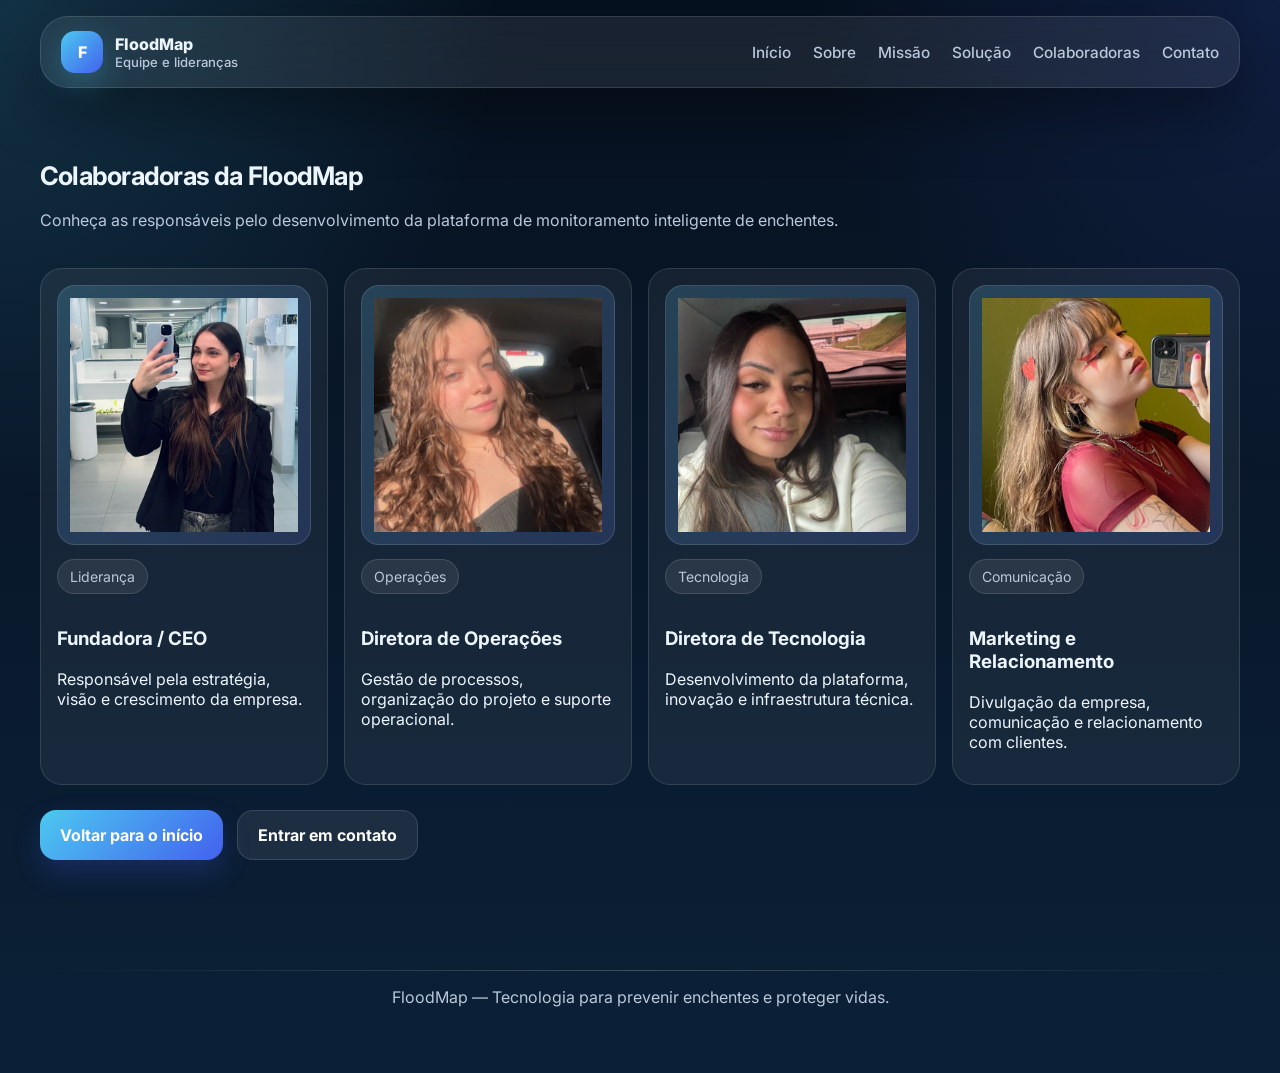
==== commit 86240c62: "Update colaboradoras.html" ====
--- a/colaboradoras.html
+++ b/colaboradoras.html
@@ -221,32 +221,6 @@
 
         </div>
 
-        <!-- CARD -->
-        <div class="card" style="margin-top: 30px;">
-
-          <h3>Como adicionar as fotos</h3>
-
-          <p>
-            Crie uma pasta chamada:
-          </p>
-
-          <strong>imagens</strong>
-
-          <p style="margin-top: 15px;">
-            Depois coloque os arquivos com estes nomes:
-          </p>
-
-          <ul class="list">
-
-            <li>fundadora.jpg</li>
-
-            <li>operacoes.jpg</li>
-
-            <li>tecnologia.jpg</li>
-
-            <li>marketing.jpg</li>
-
-          </ul>
 
           <!-- BOTÕES -->
           <div class="hero-actions" style="margin-top: 25px;">
